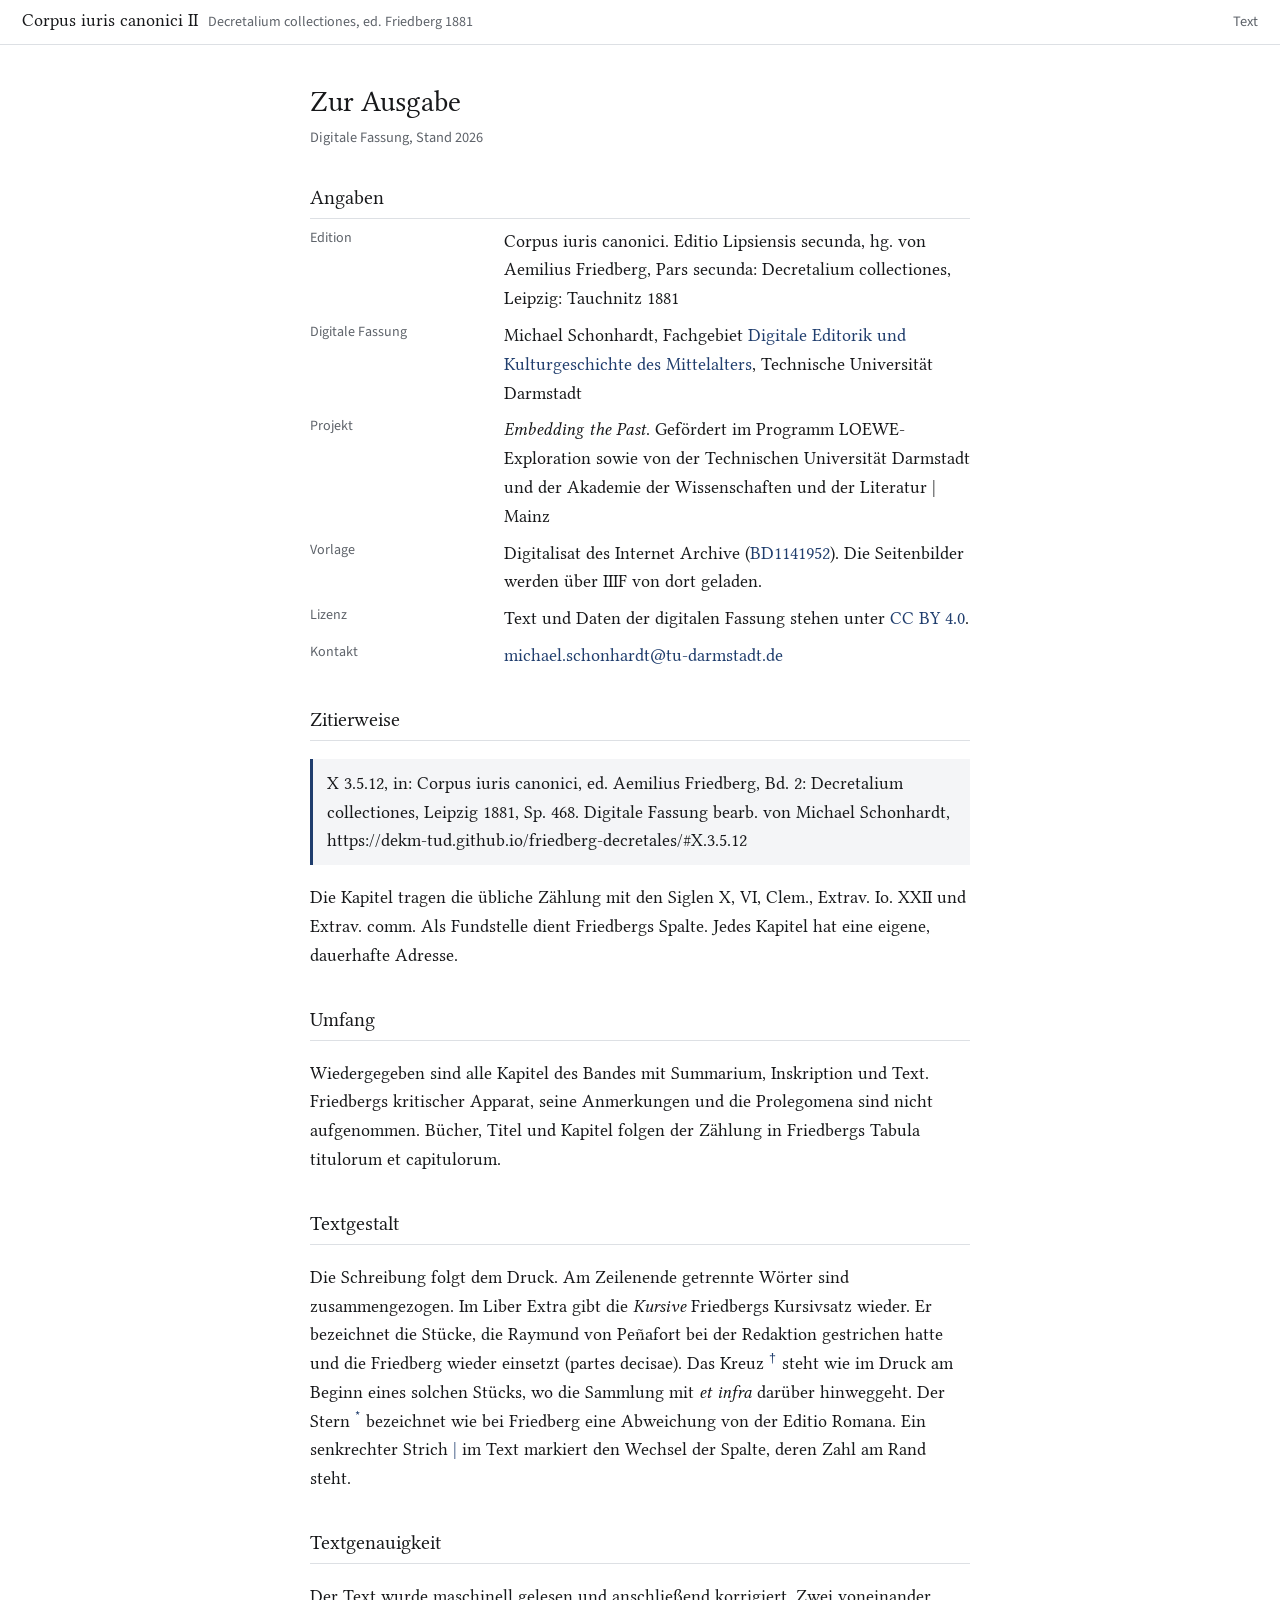
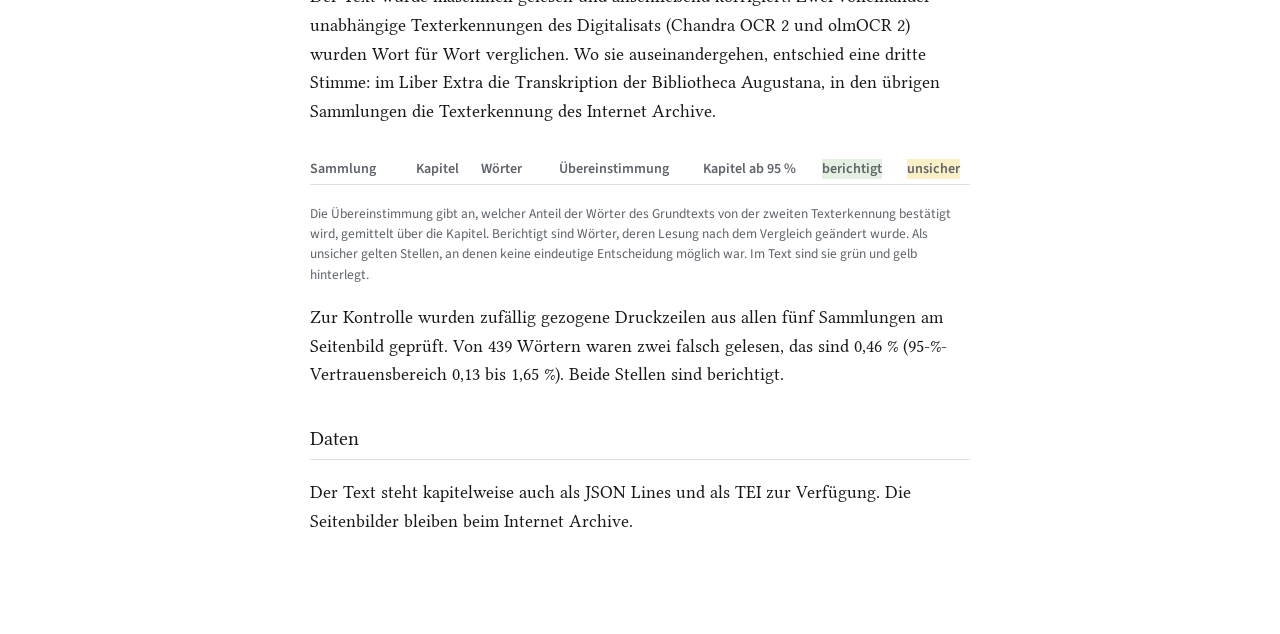
==== ausgabe.html @ ac096b8f "Corpus iuris canonici II (Friedberg), digitale Fassung: Text als JSONL und TEI, Lesefassung, Pages-W" ====
<!doctype html>
<html lang="de">
<head>
<meta charset="utf-8">
<meta name="viewport" content="width=device-width, initial-scale=1">
<title>Zur Ausgabe – Corpus iuris canonici II (Friedberg)</title>
<link rel="stylesheet" href="style.css">
<style>
  body { display: block; height: auto; }
  .seite { max-width: 44rem; margin: 0 auto; padding: 34px 22px 80px; }
  .seite h1 { font-weight: 400; font-size: 1.8rem; margin: 0 0 2px; }
  .seite h2 { font-weight: 400; font-size: 1.25rem; margin: 34px 0 8px; padding-bottom: 4px; border-bottom: 1px solid var(--haar); }
  .seite p, .seite li { hyphens: auto; }
  .seite .unter { font: .9rem var(--sans); color: var(--grau); margin: 0; }
  .seite dl { display: grid; grid-template-columns: 11rem 1fr; gap: 8px 18px; margin: 0; }
  .seite dt { font: .88rem/1.7 var(--sans); color: var(--grau); }
  .seite dd { margin: 0; }
  .tab { overflow-x: auto; }
  .seite table { border-collapse: collapse; width: 100%; font: .88rem var(--sans); margin: 12px 0 6px; }
  .seite th, .seite td { text-align: left; padding: 5px 10px 5px 0; border-bottom: 1px solid var(--haar); vertical-align: bottom; }
  .seite th { font-weight: 600; color: var(--grau); line-height: 1.25; }
  .seite td.z, .seite th.z { text-align: right; font-variant-numeric: tabular-nums lining-nums; white-space: nowrap; }
  .seite tfoot td { border-bottom: 0; border-top: 1px solid var(--tinte); }
  .zit { padding: 10px 14px; background: var(--flaeche); border-left: 3px solid var(--akzent); }
  .fn { font: .84rem/1.5 var(--sans); color: var(--grau); }
  @media (max-width: 600px) { .seite dl { grid-template-columns: 1fr; gap: 0; } .seite dd { margin-bottom: 10px; } }
</style>
</head>
<body>
<header class="kopf">
  <a class="werktitel" href="./">
    <span class="t">Corpus iuris canonici II</span>
    <span class="ed">Decretalium collectiones, ed. Friedberg 1881</span>
  </a>
  <nav class="schalter" style="margin-left:auto"><a class="sch" href="./">Text</a></nav>
</header>
<main class="seite">
  <h1>Zur Ausgabe</h1>
  <p class="unter">Digitale Fassung, Stand <span id="stand">2026</span></p>

  <h2>Angaben</h2>
  <dl>
    <dt>Edition</dt>
    <dd>Corpus iuris canonici. Editio Lipsiensis secunda, hg. von Aemilius Friedberg, Pars secunda: Decretalium
      collectiones, Leipzig: Tauchnitz 1881</dd>
    <dt>Digitale Fassung</dt>
    <dd>Michael Schonhardt, Fachgebiet
      <a href="https://www.linglit.tu-darmstadt.de/institutlinglit/mitarbeitende/schonhardt_linglit/schonhardt_startseite_linglit.de.jsp">Digitale Editorik und Kulturgeschichte des Mittelalters</a>,
      Technische Universität Darmstadt</dd>
    <dt>Projekt</dt>
    <dd><i>Embedding the Past</i>. Gefördert im Programm LOEWE-Exploration sowie von der Technischen Universität
      Darmstadt und der Akademie der Wissenschaften und der Literatur | Mainz</dd>
    <dt>Vorlage</dt>
    <dd>Digitalisat des Internet Archive (<a href="https://archive.org/details/BD1141952">BD1141952</a>). Die
      Seitenbilder werden über IIIF von dort geladen.</dd>
    <dt>Lizenz</dt>
    <dd>Text und Daten der digitalen Fassung stehen unter
      <a href="https://creativecommons.org/licenses/by/4.0/deed.de">CC BY 4.0</a>.</dd>
    <dt>Kontakt</dt>
    <dd><a href="mailto:michael.schonhardt@tu-darmstadt.de">michael.schonhardt@tu-darmstadt.de</a></dd>
  </dl>

  <h2>Zitierweise</h2>
  <p class="zit" id="bsp-zitat">X 3.5.12, in: Corpus iuris canonici, ed. Aemilius Friedberg, Bd. 2: Decretalium collectiones,
  Leipzig 1881, Sp. 468. Digitale Fassung bearb. von Michael Schonhardt, https://dekm-tud.github.io/friedberg-decretales/#X.3.5.12</p>
  <p>Die Kapitel tragen die übliche Zählung mit den Siglen X, VI, Clem., Extrav. Io. XXII und Extrav. comm. Als
  Fundstelle dient Friedbergs Spalte. Jedes Kapitel hat eine eigene, dauerhafte Adresse.</p>

  <h2>Umfang</h2>
  <p>Wiedergegeben sind alle Kapitel des Bandes mit Summarium, Inskription und Text. Friedbergs kritischer Apparat,
  seine Anmerkungen und die Prolegomena sind nicht aufgenommen. Bücher, Titel und Kapitel folgen der Zählung in
  Friedbergs Tabula titulorum et capitulorum.</p>

  <h2>Textgestalt</h2>
  <p>Die Schreibung folgt dem Druck. Am Zeilenende getrennte Wörter sind zusammengezogen. Im Liber Extra gibt die
  <i>Kursive</i> Friedbergs Kursivsatz wieder. Er bezeichnet die Stücke, die Raymund von Peñafort bei der Redaktion
  gestrichen hatte und die Friedberg wieder einsetzt (partes decisae). Das Kreuz <sup class="zeichen">†</sup> steht wie
  im Druck am Beginn eines solchen Stücks, wo die Sammlung mit <i>et infra</i> darüber hinweggeht. Der Stern
  <sup class="zeichen">*</sup> bezeichnet wie bei Friedberg eine Abweichung von der Editio Romana. Ein senkrechter Strich
  <span style="color:var(--akzent)">|</span> im Text markiert den Wechsel der Spalte, deren Zahl am Rand steht.</p>

  <h2>Textgenauigkeit</h2>
  <p>Der Text wurde maschinell gelesen und anschließend korrigiert. Zwei voneinander unabhängige Texterkennungen des
  Digitalisats (Chandra OCR 2 und olmOCR 2) wurden Wort für Wort verglichen. Wo sie auseinandergehen, entschied eine
  dritte Stimme: im Liber Extra die Transkription der Bibliotheca Augustana, in den übrigen Sammlungen die
  Texterkennung des Internet Archive.</p>
  <div class="tab"><table id="genau">
    <thead><tr><th>Sammlung</th><th class="z">Kapitel</th><th class="z">Wörter</th><th class="z">Übereinstimmung</th>
      <th class="z">Kapitel ab 95 %</th><th class="z"><span class="kb">berichtigt</span></th><th class="z"><span class="ku">unsicher</span></th></tr></thead>
    <tbody></tbody><tfoot></tfoot>
  </table></div>
  <p class="fn">Die Übereinstimmung gibt an, welcher Anteil der Wörter des Grundtexts von der zweiten Texterkennung
  bestätigt wird, gemittelt über die Kapitel. Berichtigt sind Wörter, deren Lesung nach dem Vergleich geändert wurde.
  Als unsicher gelten Stellen, an denen keine eindeutige Entscheidung möglich war. Im Text sind sie grün und gelb
  hinterlegt.</p>
  <p>Zur Kontrolle wurden zufällig gezogene Druckzeilen aus allen fünf Sammlungen am Seitenbild geprüft. Von 439
  Wörtern waren zwei falsch gelesen, das sind 0,46 % (95-%-Vertrauensbereich 0,13 bis 1,65 %). Beide Stellen sind
  berichtigt.</p>

  <h2>Daten</h2>
  <p>Der Text steht kapitelweise auch als JSON Lines und als TEI zur Verfügung. Die Seitenbilder bleiben beim
  Internet Archive.</p>
</main>
<script>
(async () => {
  const fmt = (n) => n.toLocaleString("de-DE");
  const pct = (x) => x == null ? "" : (100 * x).toFixed(1).replace(".", ",") + " %";
  try {
    const d = await (await fetch("data/index.json")).json();
    const NAME = { X: "Liber Extra", VI: "Liber Sextus", Clem: "Clementinae", "Extrav.Io": "Extravagantes Ioannis XXII",
                   "Extrav.comm": "Extravagantes communes" };
    const s = d.statistik || {}; const sum = { kapitel: 0, woerter: 0, berichtigt: 0, unsicher: 0 };
    document.querySelector("#genau tbody").innerHTML = Object.entries(s).map(([w, x]) => {
      for (const k in sum) sum[k] += x[k];
      return `<tr><td>${NAME[w] || w}</td><td class="z">${fmt(x.kapitel)}</td><td class="z">${fmt(x.woerter)}</td>` +
             `<td class="z">${pct(x.uebereinstimmung)}</td><td class="z">${pct(x.ab95)}</td>` +
             `<td class="z">${fmt(x.berichtigt)}</td><td class="z">${fmt(x.unsicher)}</td></tr>`;
    }).join("");
    document.querySelector("#genau tfoot").innerHTML = `<tr><td>zusammen</td><td class="z">${fmt(sum.kapitel)}</td>` +
      `<td class="z">${fmt(sum.woerter)}</td><td></td><td></td><td class="z">${fmt(sum.berichtigt)}</td><td class="z">${fmt(sum.unsicher)}</td></tr>`;
    if (d.stand) {
      const st = new Date(d.stand).toLocaleDateString("de-DE");
      document.getElementById("stand").textContent = st;
      document.getElementById("bsp-zitat").textContent = "X 3.5.12, in: Corpus iuris canonici, ed. Aemilius Friedberg, Bd. 2: " +
        "Decretalium collectiones, Leipzig 1881, Sp. 468. Digitale Fassung bearb. von Michael Schonhardt, " +
        (d.basis || "") + "#X.3.5.12 (Stand " + st + ")";
    }
  } catch (e) { /* Seite bleibt ohne Zahlen lesbar */ }
})();
</script>
</body>
</html>
---- style.css ----
/* Schriften: Libertinus Serif (Text), Source Sans 3 (Angaben); beide SIL Open Font License, siehe fonts/ */
@font-face { font-family: "Libertinus Serif"; font-style: normal; font-weight: 400; font-display: swap;
  src: url(fonts/libertinus-serif-latin-400-normal.woff2) format("woff2"); unicode-range: U+0000-00FF, U+0131, U+0152-0153, U+02BB-02BC, U+02C6, U+02DA, U+02DC, U+2000-206F, U+20AC, U+2122, U+2191, U+2193, U+2212, U+2215, U+FEFF, U+FFFD; }
@font-face { font-family: "Libertinus Serif"; font-style: normal; font-weight: 400; font-display: swap;
  src: url(fonts/libertinus-serif-latin-ext-400-normal.woff2) format("woff2"); unicode-range: U+0100-02AF, U+0304, U+0308, U+0329, U+1E00-1E9F, U+1EF2-1EFF, U+20A0-20AB, U+20AD-20C0, U+2113, U+2C60-2C7F, U+A720-A7FF; }
@font-face { font-family: "Libertinus Serif"; font-style: italic; font-weight: 400; font-display: swap;
  src: url(fonts/libertinus-serif-latin-400-italic.woff2) format("woff2"); unicode-range: U+0000-00FF, U+0131, U+0152-0153, U+2000-206F, U+FEFF, U+FFFD; }
@font-face { font-family: "Libertinus Serif"; font-style: italic; font-weight: 400; font-display: swap;
  src: url(fonts/libertinus-serif-latin-ext-400-italic.woff2) format("woff2"); unicode-range: U+0100-02AF, U+1E00-1E9F, U+A720-A7FF; }
@font-face { font-family: "Libertinus Serif"; font-style: normal; font-weight: 600; font-display: swap;
  src: url(fonts/libertinus-serif-latin-600-normal.woff2) format("woff2"); unicode-range: U+0000-00FF, U+0131, U+0152-0153, U+2000-206F, U+FEFF, U+FFFD; }
@font-face { font-family: "Libertinus Serif"; font-style: normal; font-weight: 600; font-display: swap;
  src: url(fonts/libertinus-serif-latin-ext-600-normal.woff2) format("woff2"); unicode-range: U+0100-02AF, U+1E00-1E9F, U+A720-A7FF; }
@font-face { font-family: "Source Sans 3"; font-style: normal; font-weight: 400; font-display: swap;
  src: url(fonts/source-sans-3-latin-400-normal.woff2) format("woff2"); unicode-range: U+0000-00FF, U+0131, U+0152-0153, U+2000-206F, U+FEFF, U+FFFD; }
@font-face { font-family: "Source Sans 3"; font-style: normal; font-weight: 400; font-display: swap;
  src: url(fonts/source-sans-3-latin-ext-400-normal.woff2) format("woff2"); unicode-range: U+0100-02AF, U+1E00-1E9F, U+A720-A7FF; }
@font-face { font-family: "Source Sans 3"; font-style: normal; font-weight: 600; font-display: swap;
  src: url(fonts/source-sans-3-latin-600-normal.woff2) format("woff2"); unicode-range: U+0000-00FF, U+0131, U+0152-0153, U+2000-206F, U+FEFF, U+FFFD; }
@font-face { font-family: "Source Sans 3"; font-style: normal; font-weight: 600; font-display: swap;
  src: url(fonts/source-sans-3-latin-ext-600-normal.woff2) format("woff2"); unicode-range: U+0100-02AF, U+1E00-1E9F, U+A720-A7FF; }

:root {
  --papier: #ffffff; --tinte: #17181a; --grau: #5e636a; --haar: #dde0e4; --flaeche: #f4f5f7; --akzent: #1f3d6d;
  --auswahl: #edf2f9; --berichtigt: #3f6e3a; --unsicher: #8a5a00; --berichtigt-f: #e4f0e1; --unsicher-f: #fbefc6;
  --bildgrund: #2a2c2f;
  --serif: "Libertinus Serif", "Linux Libertine O", "Palatino Linotype", Palatino, Georgia, serif;
  --sans: "Source Sans 3", "Source Sans Pro", "Segoe UI", Helvetica, Arial, sans-serif;
  --rand: 5.2rem;
  color-scheme: light dark;
}
@media (prefers-color-scheme: dark) {
  :root:not([data-theme="light"]) {
    --papier: #131518; --tinte: #e6e7e9; --grau: #9aa0a8; --haar: #2e3237; --flaeche: #1b1e22; --akzent: #9db9e8;
    --auswahl: #1f2a3a; --berichtigt: #9cc98f; --unsicher: #e3b65c; --berichtigt-f: #22331f; --unsicher-f: #3d3216;
  }
}
:root[data-theme="dark"] {
  --papier: #131518; --tinte: #e6e7e9; --grau: #9aa0a8; --haar: #2e3237; --flaeche: #1b1e22; --akzent: #9db9e8;
  --auswahl: #1f2a3a; --berichtigt: #9cc98f; --unsicher: #e3b65c; --berichtigt-f: #22331f; --unsicher-f: #3d3216;
}
* { box-sizing: border-box; }
html, body { margin: 0; height: 100%; }
body { background: var(--papier); color: var(--tinte); font: 18px/1.6 var(--serif); display: flex; flex-direction: column;
       font-variant-numeric: oldstyle-nums; }
a { color: var(--akzent); text-decoration: none; }
a:hover { text-decoration: underline; }
button { font: inherit; color: inherit; }

/* Kopf */
.kopf { display: flex; align-items: center; gap: 24px; padding: 10px 22px; border-bottom: 1px solid var(--haar);
        font-family: var(--sans); }
.werktitel { color: var(--tinte); display: flex; align-items: baseline; gap: 10px; white-space: nowrap; min-width: 0; }
.werktitel:hover { text-decoration: none; }
.werktitel .t { font: 1.15rem var(--serif); }
.werktitel .ed { color: var(--grau); font-size: .88rem; overflow: hidden; text-overflow: ellipsis; }
.suche { position: relative; margin-left: auto; flex: 0 1 300px; }
.suche input { width: 100%; border: 1px solid var(--haar); border-radius: 2px; background: var(--papier); color: var(--tinte);
               font: .92rem var(--sans); padding: 5px 9px; outline: none; }
.suche input:focus { border-color: var(--akzent); }
.treffer { position: absolute; z-index: 30; top: calc(100% + 4px); right: 0; width: min(540px, 92vw); max-height: 70vh; overflow: auto;
           background: var(--papier); border: 1px solid var(--haar); box-shadow: 0 6px 18px rgba(0, 0, 0, .08); }
.treffer a { display: block; padding: 6px 12px; color: var(--tinte); font: .95rem/1.4 var(--serif); border-bottom: 1px solid var(--haar); }
.treffer a:last-child { border-bottom: 0; }
.treffer a:hover, .treffer a:focus { background: var(--auswahl); outline: none; text-decoration: none; }
.treffer b { font: 600 .85rem var(--sans); color: var(--akzent); margin-right: 8px; }
.treffer .ctx { display: block; color: var(--grau); font-size: .88rem; }
.treffer mark { background: var(--unsicher-f); color: var(--tinte); }
.treffer .leer { color: var(--grau); padding: 6px 12px; font: .85rem var(--sans); }
.schalter { display: flex; gap: 18px; align-items: center; }
.sch { background: none; border: 0; padding: 0; cursor: pointer; font: .9rem var(--sans); color: var(--grau); }
.sch:hover { color: var(--tinte); text-decoration: none; }
.sch[aria-pressed="true"], .sch[aria-expanded="true"] { color: var(--tinte); }
.sch[aria-pressed="false"] { text-decoration: line-through; }
.nur-schmal { display: none; }

/* Rahmen */
.rahmen { flex: 1; display: grid; grid-template-columns: 280px minmax(0, 1fr) minmax(0, 1fr); min-height: 0; }
.rahmen.ohne-bild { grid-template-columns: 280px minmax(0, 1fr); }
.rahmen.ohne-bild .bild { display: none; }

/* Gliederung */
.gliederung { overflow: auto; border-right: 1px solid var(--haar); padding: 12px 0 40px; font: .9rem/1.35 var(--sans);
              background: var(--flaeche); }
.gliederung details > summary { list-style: none; cursor: pointer; padding: 4px 16px; }
.gliederung details > summary::-webkit-details-marker { display: none; }
.gliederung .w > summary { font-weight: 600; margin-top: 4px; }
.gliederung .l > summary { padding-left: 26px; color: var(--grau); }
.gliederung summary::before { content: "▸"; display: inline-block; width: 1.1em; color: var(--grau); font-size: .75em; }
.gliederung details[open] > summary::before { content: "▾"; }
.gliederung a { display: grid; grid-template-columns: 2.6em 1fr; gap: 4px; padding: 2px 14px 2px 30px; color: var(--tinte); }
.gliederung .l a { padding-left: 40px; }
.gliederung a:hover { background: var(--auswahl); text-decoration: none; }
.gliederung a.aktiv { background: var(--auswahl); box-shadow: inset 3px 0 0 var(--akzent); }
.gliederung .nr { color: var(--grau); text-align: right; padding-right: 6px; font-variant-numeric: lining-nums; }

/* Text */
.text { overflow: auto; padding: 24px 40px 120px 14px; }
.tit { margin: 0 0 6px var(--rand); padding-bottom: 14px; border-bottom: 1px solid var(--tinte); }
.tit .sigle { font: .85rem var(--sans); color: var(--grau); }
.tit h1 { font-weight: 400; font-size: 1.6rem; line-height: 1.25; margin: 2px 0 10px; }
.tnav { display: flex; justify-content: space-between; font: .85rem var(--sans); }
.kap { display: grid; grid-template-columns: var(--rand) minmax(0, 1fr); padding: 18px 0 16px; border-bottom: 1px solid var(--haar); }
.kap.aktiv .rand .c { font-weight: 600; }
.kap.aktiv .korpus { box-shadow: inset 2px 0 0 var(--akzent); }
.rand { text-align: right; padding-right: 16px; font: .82rem/1.35 var(--sans); color: var(--grau); }
.rand .c { display: block; font-size: .9rem; color: var(--akzent); }
.korpus { min-width: 0; position: relative; padding-left: 12px; }
.kzeile { display: flex; align-items: baseline; column-gap: 16px; row-gap: 2px; flex-wrap: wrap; margin-bottom: 8px;
          font: .82rem var(--sans); color: var(--grau); }
.kzeile .kid { font: 600 .95rem var(--sans); color: var(--tinte); }
.kzeile .tief { color: var(--unsicher); }
.kzeile .kb, .kzeile .ku { padding: 0 4px; color: var(--tinte); }
.summ { font-size: .92rem; line-height: 1.5; color: var(--grau); margin: 0 0 8px; }
.inscr { margin: 0 0 6px; letter-spacing: .08em; }
.kt { margin: 0; text-align: justify; hyphens: auto; position: relative; }
.ub { cursor: pointer; }
.ub::before { content: "|"; color: var(--akzent); margin: 0 .15em; }
.ubr { position: absolute; left: calc(-1 * var(--rand) - 12px); width: calc(var(--rand) - 16px); text-align: right;
       font: .76rem/2.2 var(--sans); color: var(--akzent); font-style: normal; }
.zeichen { color: var(--akzent); font: .7em var(--sans); cursor: help; margin-right: .1em; }
.kb { background: var(--berichtigt-f); }
.ku { background: var(--unsicher-f); }
.zitat { margin: 12px 0 0; font: .8rem/1.45 var(--sans); color: var(--grau); }
.zitat button { margin-left: 8px; font: .8rem var(--sans); color: var(--akzent); background: none; border: 0; padding: 0; cursor: pointer; }
.zitat button:hover { text-decoration: underline; }
.hinweis { color: var(--grau); margin-left: var(--rand); font-family: var(--sans); }

/* Bild */
.bild { border-left: 1px solid var(--haar); min-height: 0; display: flex; flex-direction: column; }
.bildleiste { display: flex; gap: 14px; align-items: center; padding: 7px 14px; border-bottom: 1px solid var(--haar); font: .88rem var(--sans); }
.bildleiste .blattnr { color: var(--grau); min-width: 9em; text-align: center; }
.bildleiste .trenn { flex: 1; }
#osd { flex: 1; min-height: 0; background: var(--bildgrund); }
.block { outline: 2px solid #3d7be0; background: rgba(61, 123, 224, .08); pointer-events: none; }

@media (max-width: 1000px) {
  :root { --rand: 3.4rem; }
  body { font-size: 17px; }
  html, body { height: auto; }
  .kopf { flex-wrap: wrap; gap: 8px 18px; padding: 10px 16px; }
  .werktitel .ed { display: none; }
  .suche { order: 3; flex-basis: 100%; }
  .nur-schmal { display: inline; }
  .rahmen, .rahmen.ohne-bild { display: block; }
  .gliederung { display: none; border-right: 0; border-bottom: 1px solid var(--haar); max-height: 60vh; }
  .gliederung.offen { display: block; }
  .text { overflow: visible; padding: 18px 16px 40px 0; }
  .rahmen:not(.ohne-bild) .text { padding-bottom: 54vh; }
  .rahmen:not(.ohne-bild) .bild { position: fixed; left: 0; right: 0; bottom: 0; height: 50vh; z-index: 10; border-left: 0;
                                  border-top: 1px solid var(--haar); background: var(--papier); }
}
@media print {
  .kopf .suche, .schalter, .gliederung, .bild, .tnav, .zitat button { display: none !important; }
  .rahmen { display: block; } .text { overflow: visible; padding: 0; }
  body { height: auto; }
  .kb, .ku { background: none; }
}
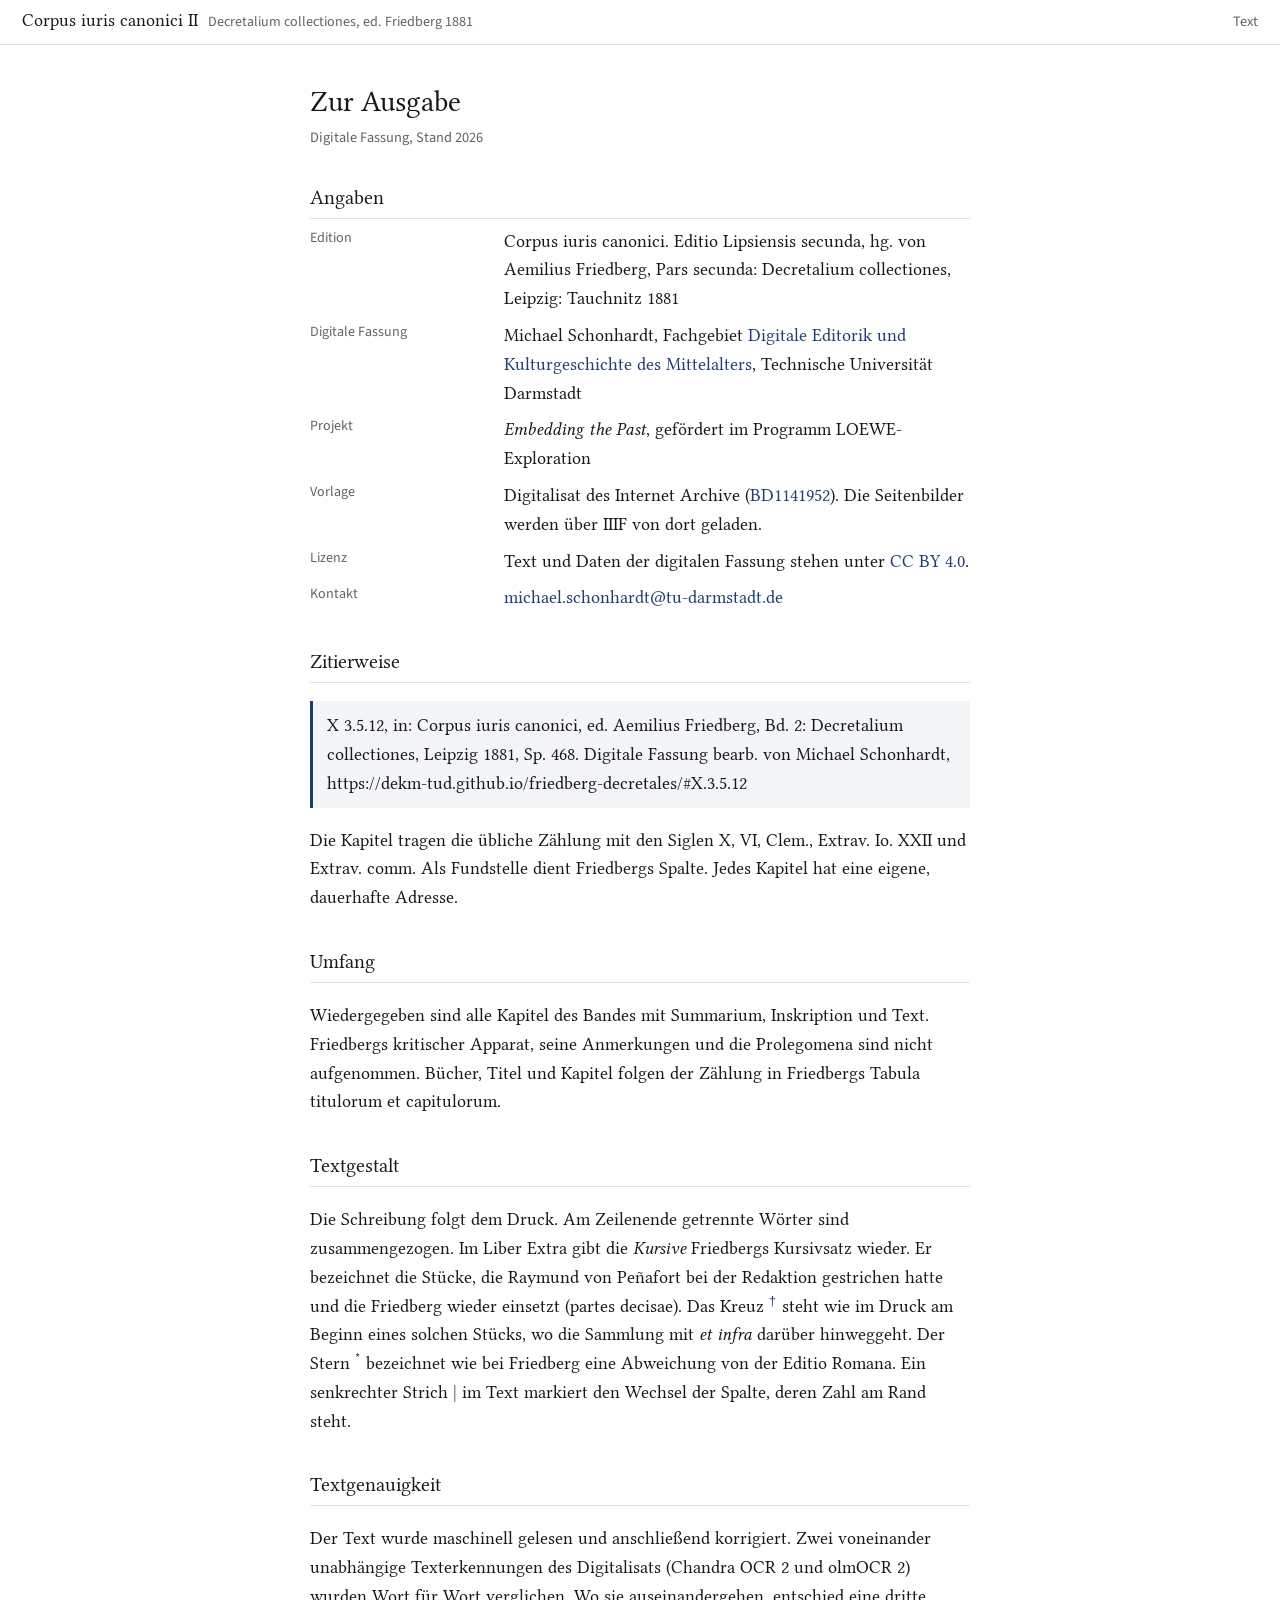
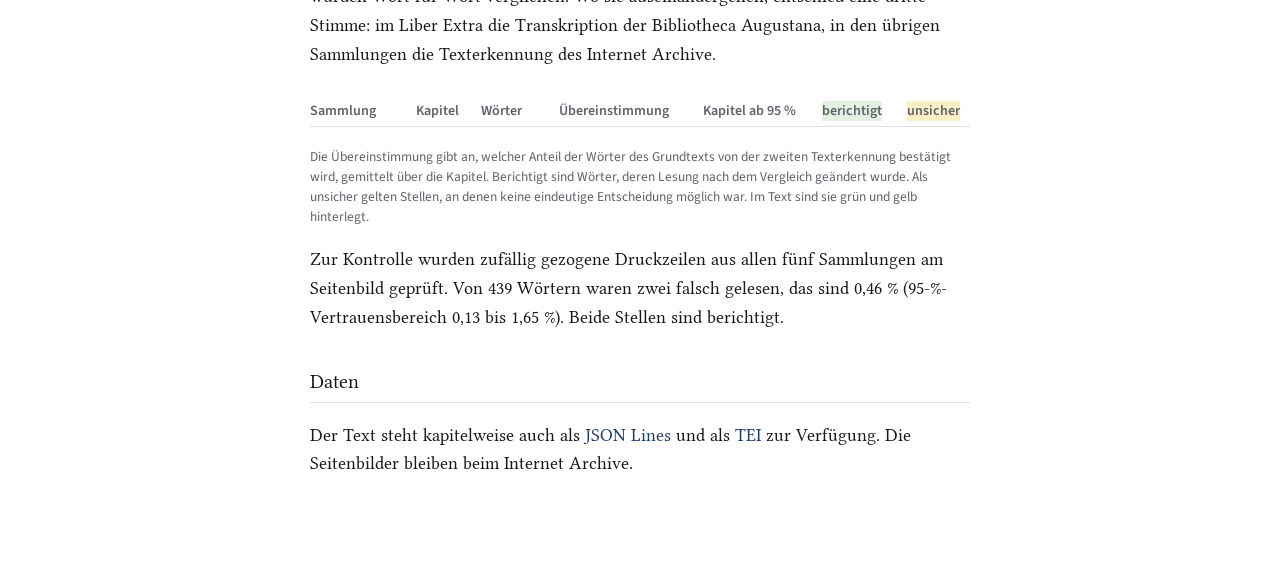
==== commit 59304768: "Text nachgebessert: Kapitelgrenzen, verlesene Zeichen, Vergleich aller Kapitel des Liber Extra; TEI " ====
--- a/ausgabe.html
+++ b/ausgabe.html
@@ -48,14 +48,15 @@
       <a href="https://www.linglit.tu-darmstadt.de/institutlinglit/mitarbeitende/schonhardt_linglit/schonhardt_startseite_linglit.de.jsp">Digitale Editorik und Kulturgeschichte des Mittelalters</a>,
       Technische Universität Darmstadt</dd>
     <dt>Projekt</dt>
-    <dd><i>Embedding the Past</i>. Gefördert im Programm LOEWE-Exploration sowie von der Technischen Universität
-      Darmstadt und der Akademie der Wissenschaften und der Literatur | Mainz</dd>
+    <dd><i>Embedding the Past</i>, gefördert im Programm LOEWE-Exploration</dd>
     <dt>Vorlage</dt>
     <dd>Digitalisat des Internet Archive (<a href="https://archive.org/details/BD1141952">BD1141952</a>). Die
       Seitenbilder werden über IIIF von dort geladen.</dd>
     <dt>Lizenz</dt>
     <dd>Text und Daten der digitalen Fassung stehen unter
       <a href="https://creativecommons.org/licenses/by/4.0/deed.de">CC BY 4.0</a>.</dd>
+    <dt id="doi-dt" hidden>DOI</dt>
+    <dd id="doi-dd" hidden></dd>
     <dt>Kontakt</dt>
     <dd><a href="mailto:michael.schonhardt@tu-darmstadt.de">michael.schonhardt@tu-darmstadt.de</a></dd>
   </dl>
@@ -98,8 +99,8 @@
   berichtigt.</p>
 
   <h2>Daten</h2>
-  <p>Der Text steht kapitelweise auch als JSON Lines und als TEI zur Verfügung. Die Seitenbilder bleiben beim
-  Internet Archive.</p>
+  <p>Der Text steht kapitelweise auch als <a href="daten/friedberg_bd2.jsonl">JSON Lines</a> und als
+  <a href="daten/friedberg_bd2.xml">TEI</a> zur Verfügung. Die Seitenbilder bleiben beim Internet Archive.</p>
 </main>
 <script>
 (async () => {
@@ -118,12 +119,16 @@
     }).join("");
     document.querySelector("#genau tfoot").innerHTML = `<tr><td>zusammen</td><td class="z">${fmt(sum.kapitel)}</td>` +
       `<td class="z">${fmt(sum.woerter)}</td><td></td><td></td><td class="z">${fmt(sum.berichtigt)}</td><td class="z">${fmt(sum.unsicher)}</td></tr>`;
+    if (d.doi) {
+      document.getElementById("doi-dt").hidden = false; const dd = document.getElementById("doi-dd"); dd.hidden = false;
+      dd.innerHTML = `<a href="https://doi.org/${d.doi}">${d.doi}</a>`;
+    }
     if (d.stand) {
       const st = new Date(d.stand).toLocaleDateString("de-DE");
       document.getElementById("stand").textContent = st;
       document.getElementById("bsp-zitat").textContent = "X 3.5.12, in: Corpus iuris canonici, ed. Aemilius Friedberg, Bd. 2: " +
         "Decretalium collectiones, Leipzig 1881, Sp. 468. Digitale Fassung bearb. von Michael Schonhardt, " +
-        (d.basis || "") + "#X.3.5.12 (Stand " + st + ")";
+        (d.basis || "") + "#X.3.5.12 (Stand " + st + ")" + (d.doi ? ", DOI " + d.doi : "");
     }
   } catch (e) { /* Seite bleibt ohne Zahlen lesbar */ }
 })();
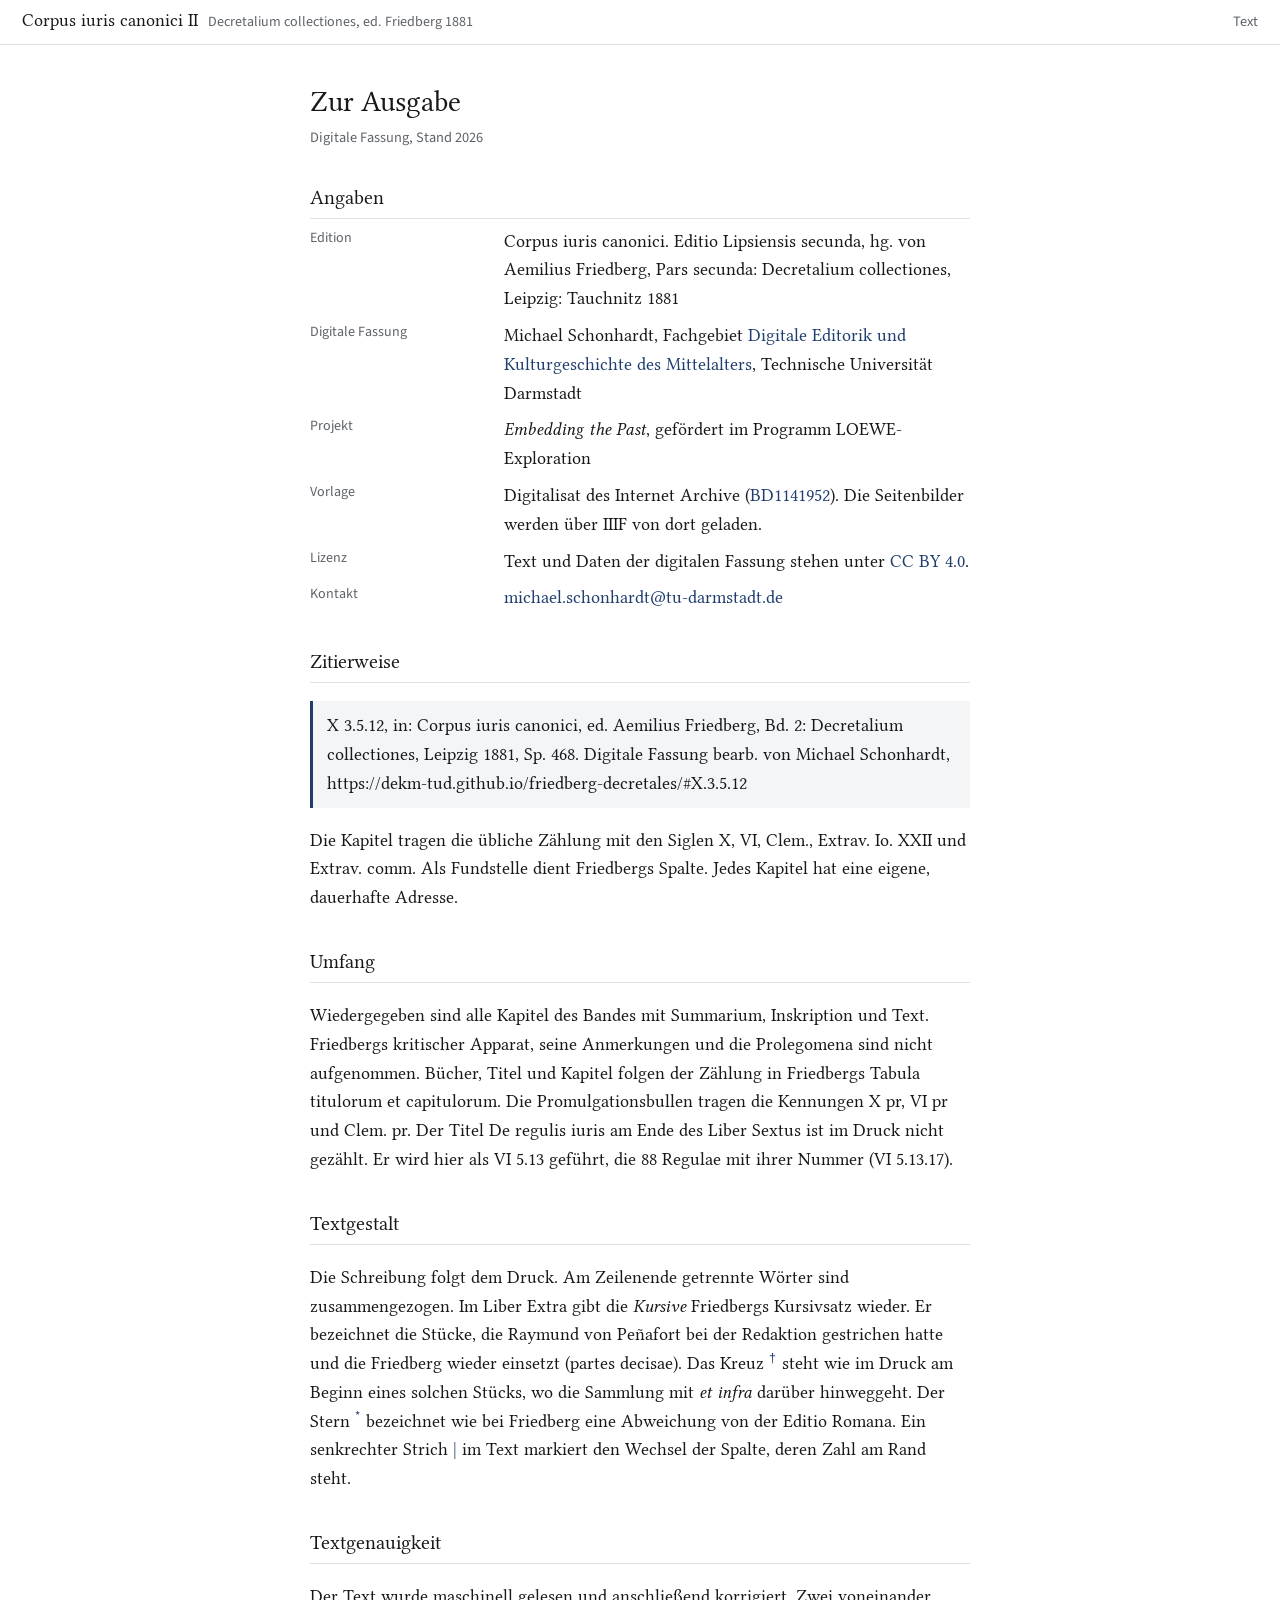
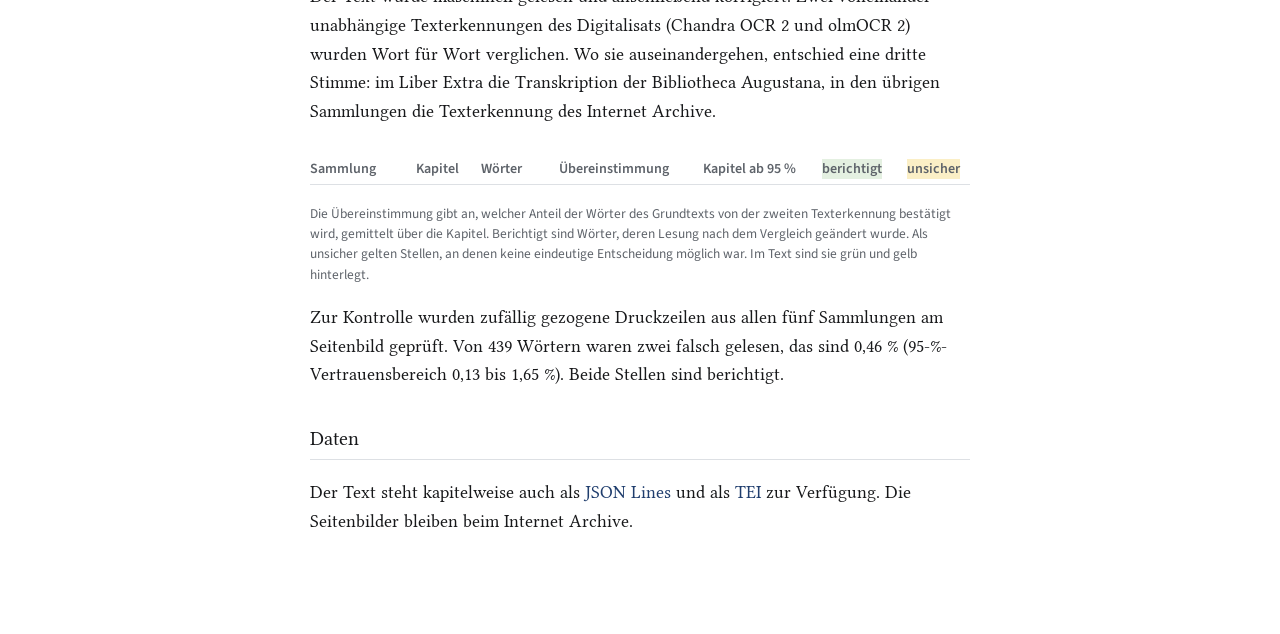
==== commit 17efb15b: "Regulae iuris des Liber Sextus als eigener Titel VI 5.13 mit 88 einzeln adressierbaren Regulae Co-Au" ====
--- a/ausgabe.html
+++ b/ausgabe.html
@@ -70,7 +70,9 @@
   <h2>Umfang</h2>
   <p>Wiedergegeben sind alle Kapitel des Bandes mit Summarium, Inskription und Text. Friedbergs kritischer Apparat,
   seine Anmerkungen und die Prolegomena sind nicht aufgenommen. Bücher, Titel und Kapitel folgen der Zählung in
-  Friedbergs Tabula titulorum et capitulorum.</p>
+  Friedbergs Tabula titulorum et capitulorum. Die Promulgationsbullen tragen die Kennungen X pr, VI pr und Clem. pr.
+  Der Titel De regulis iuris am Ende des Liber Sextus ist im Druck nicht gezählt. Er wird hier als VI 5.13 geführt,
+  die 88 Regulae mit ihrer Nummer (VI 5.13.17).</p>
 
   <h2>Textgestalt</h2>
   <p>Die Schreibung folgt dem Druck. Am Zeilenende getrennte Wörter sind zusammengezogen. Im Liber Extra gibt die
